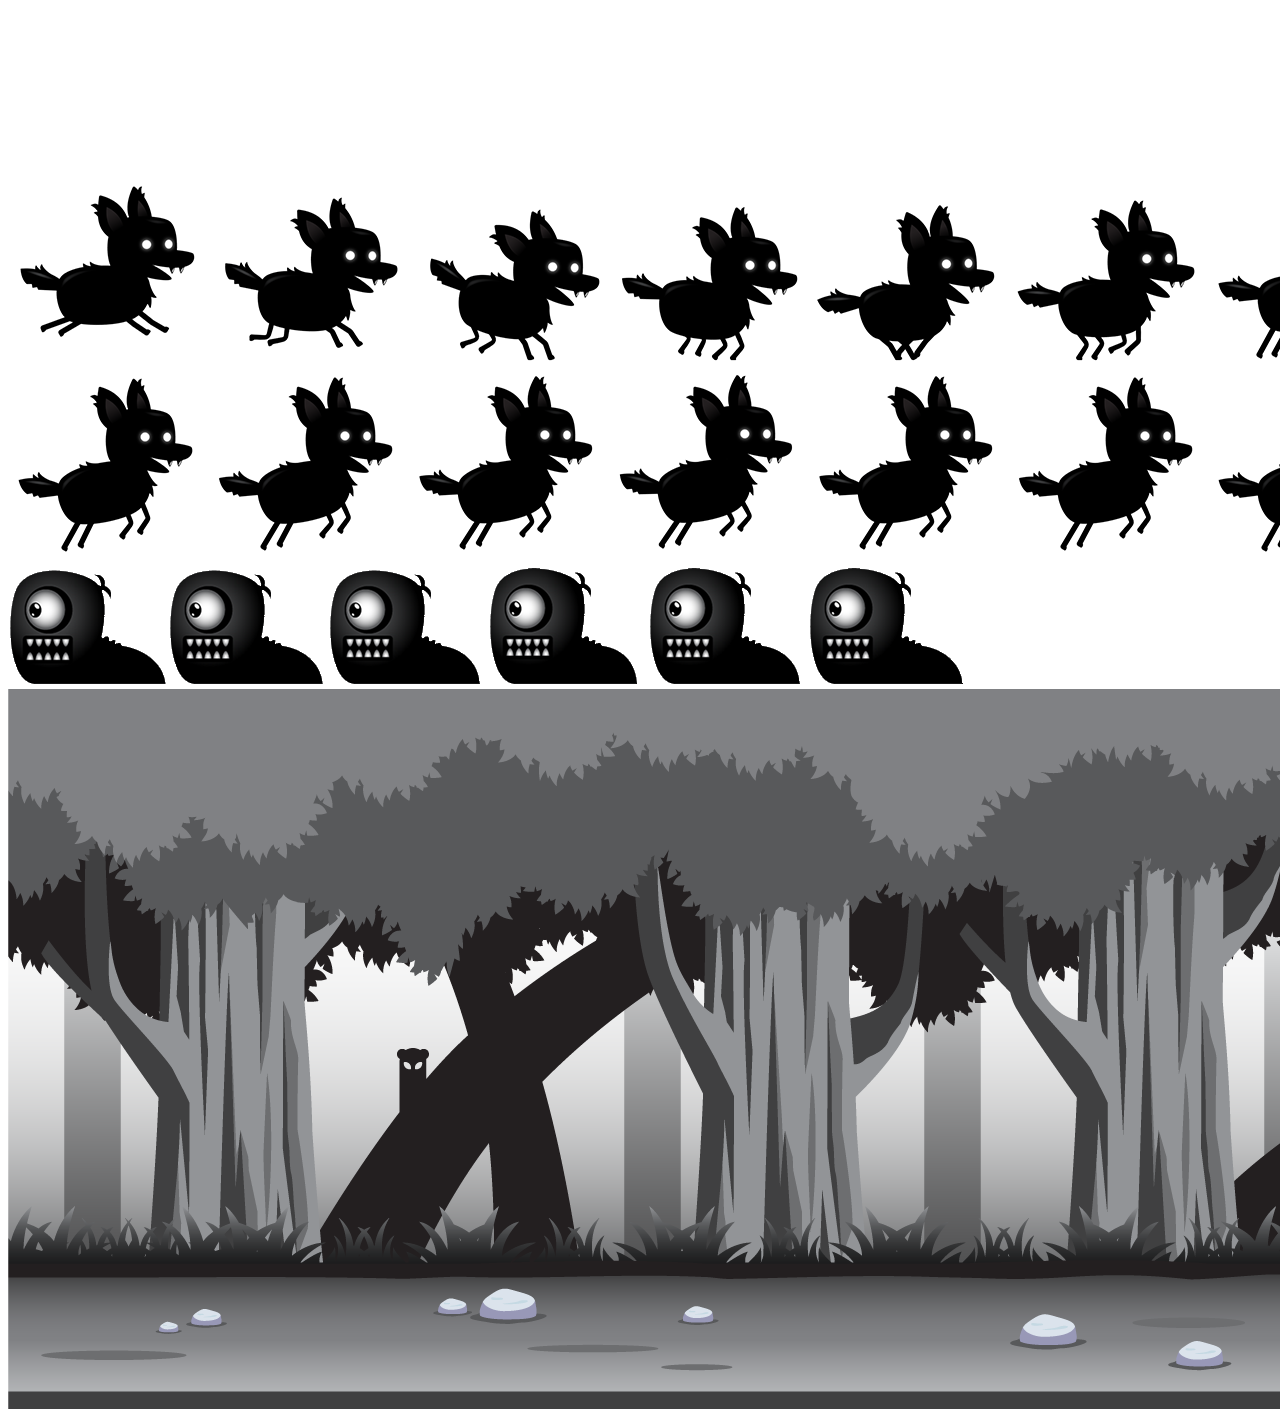
==== index.html @ ad6ad517 "Initial commit" ====
<!DOCTYPE html>
<html lang="en">
<head>
    <meta charset="UTF-8">
    <meta http-equiv="X-UA-Compatible" content="IE=edge">
    <meta name="viewport" content="width=device-width, initial-scale=1.0">
    <title>JavaScript platform game</title>
    <script src="js/game.js"></script>
</head>
<body>
    <canvas id="gameCanvas"></canvas>
    <img id="playerImg" src="img/player.png"/>
    <img id="enemyImg" src="img/enemy.png"/>
    <img id="backgroundImg" src="img/background.png"/> 
    <script>
        window.addEventListener('load', runGame);
    </script>   
</body>
</html>
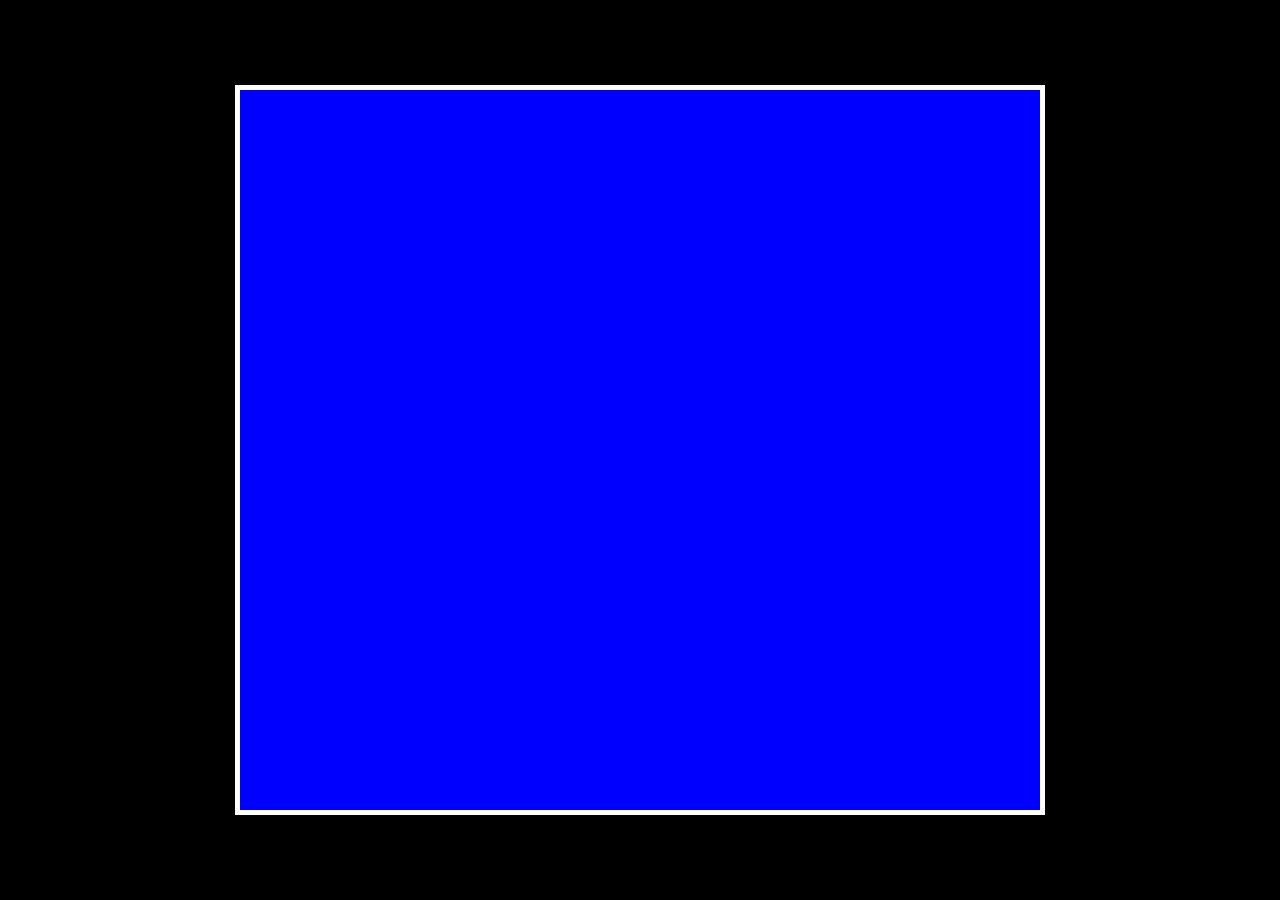
==== commit e8677a24: "x" ====
--- a/index.html
+++ b/index.html
@@ -5,9 +5,16 @@
     <meta http-equiv="X-UA-Compatible" content="IE=edge">
     <meta name="viewport" content="width=device-width, initial-scale=1.0">
     <title>JavaScript platform game</title>
+    <link rel="stylesheet" href="style.css"/>
+    <script src="js/background.js"></script>
+    <script src="js/enemy.js"></script>
     <script src="js/game.js"></script>
+    <script src="js/inputHandler.js"></script>
+    <script src="js/player.js"></script>
+    <script src="js/sprite.js"></script>
 </head>
 <body>
+    <!-- Game art by: https://bevouliin.com/ -->
     <canvas id="gameCanvas"></canvas>
     <img id="playerImg" src="img/player.png"/>
     <img id="enemyImg" src="img/enemy.png"/>
--- a/style.css
+++ b/style.css
@@ -0,0 +1,15 @@
+body{
+    background: black;
+}
+#gameCanvas{
+    background: blue;
+    position: absolute;
+    top: 50%;
+    left: 50%;
+    transform: translate(-50%, -50%);
+    border: 5px solid white;
+}
+
+img{
+    display: none;
+}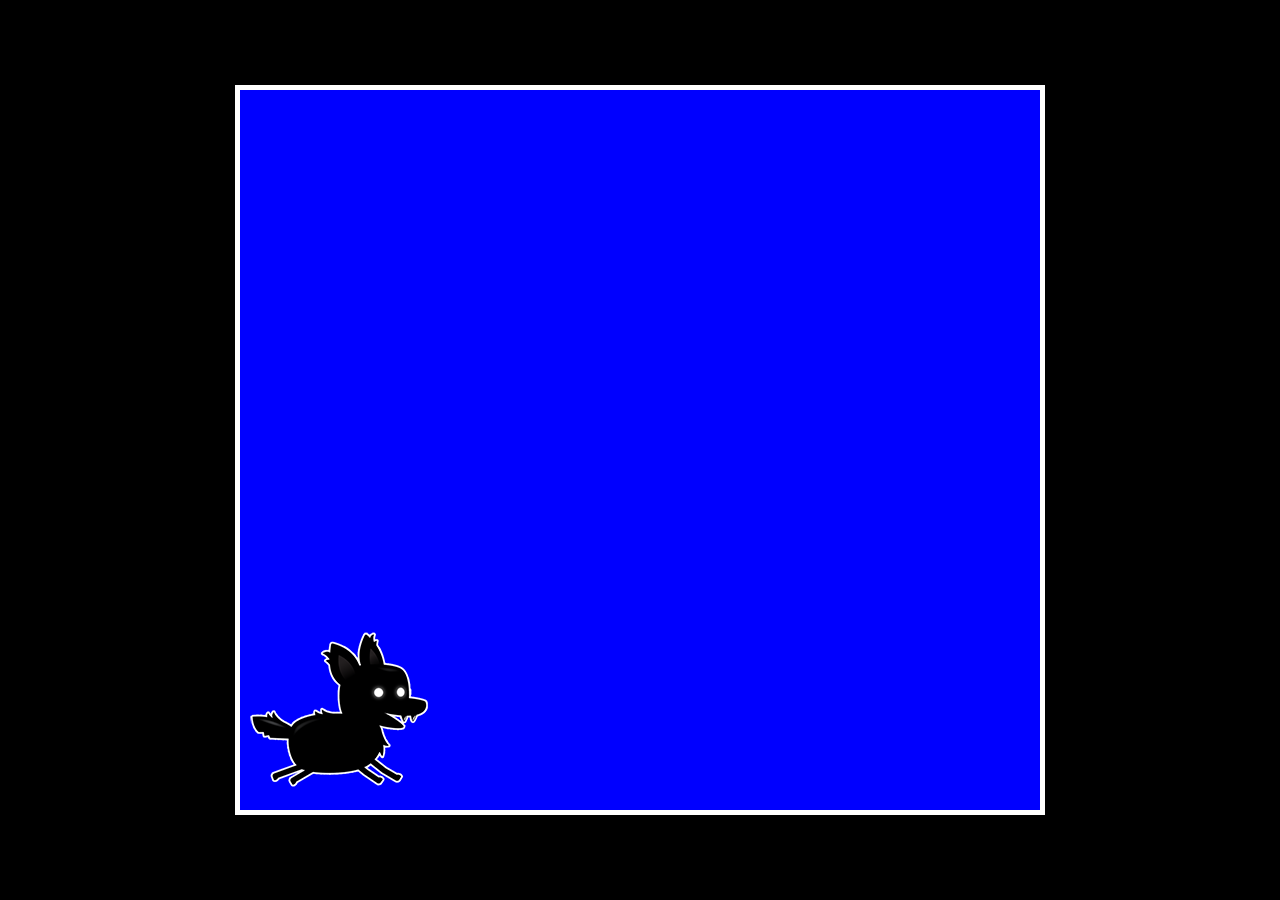
==== commit 8ad12aea: "x" ====
--- a/index.html
+++ b/index.html
@@ -5,8 +5,9 @@
     <meta http-equiv="X-UA-Compatible" content="IE=edge">
     <meta name="viewport" content="width=device-width, initial-scale=1.0">
     <title>JavaScript platform game</title>
-    <link rel="stylesheet" href="style.css"/>
+    <link rel="stylesheet" href="style.css"/>    
     <script src="js/background.js"></script>
+    <script src="js/common.js"></script>
     <script src="js/enemy.js"></script>
     <script src="js/game.js"></script>
     <script src="js/inputHandler.js"></script>
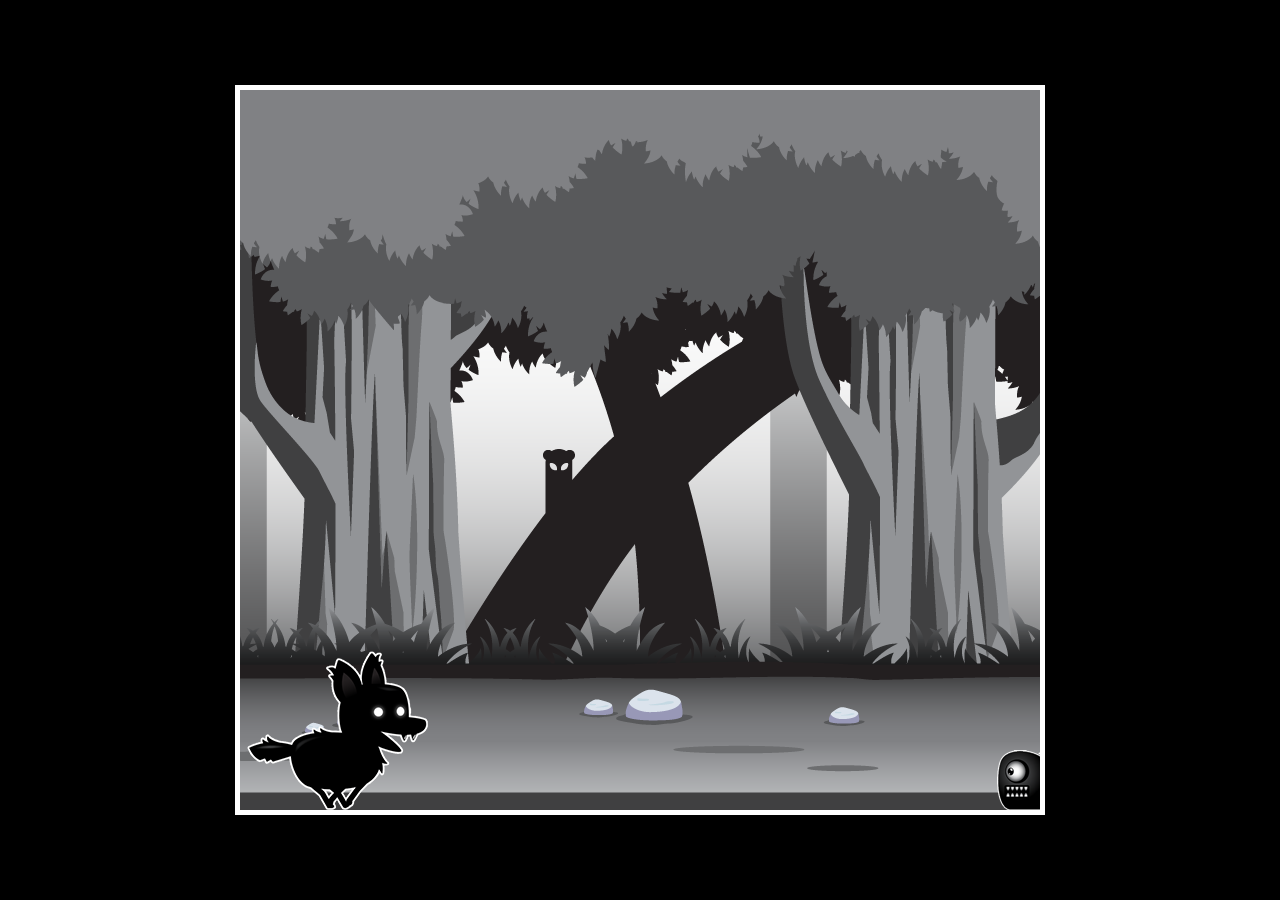
==== commit 61a8b54b: "x" ====
--- a/index.html
+++ b/index.html
@@ -9,6 +9,7 @@
     <script src="js/background.js"></script>
     <script src="js/common.js"></script>
     <script src="js/enemy.js"></script>
+    <script src="js/collision.js"></script>
     <script src="js/game.js"></script>
     <script src="js/inputHandler.js"></script>
     <script src="js/player.js"></script>
